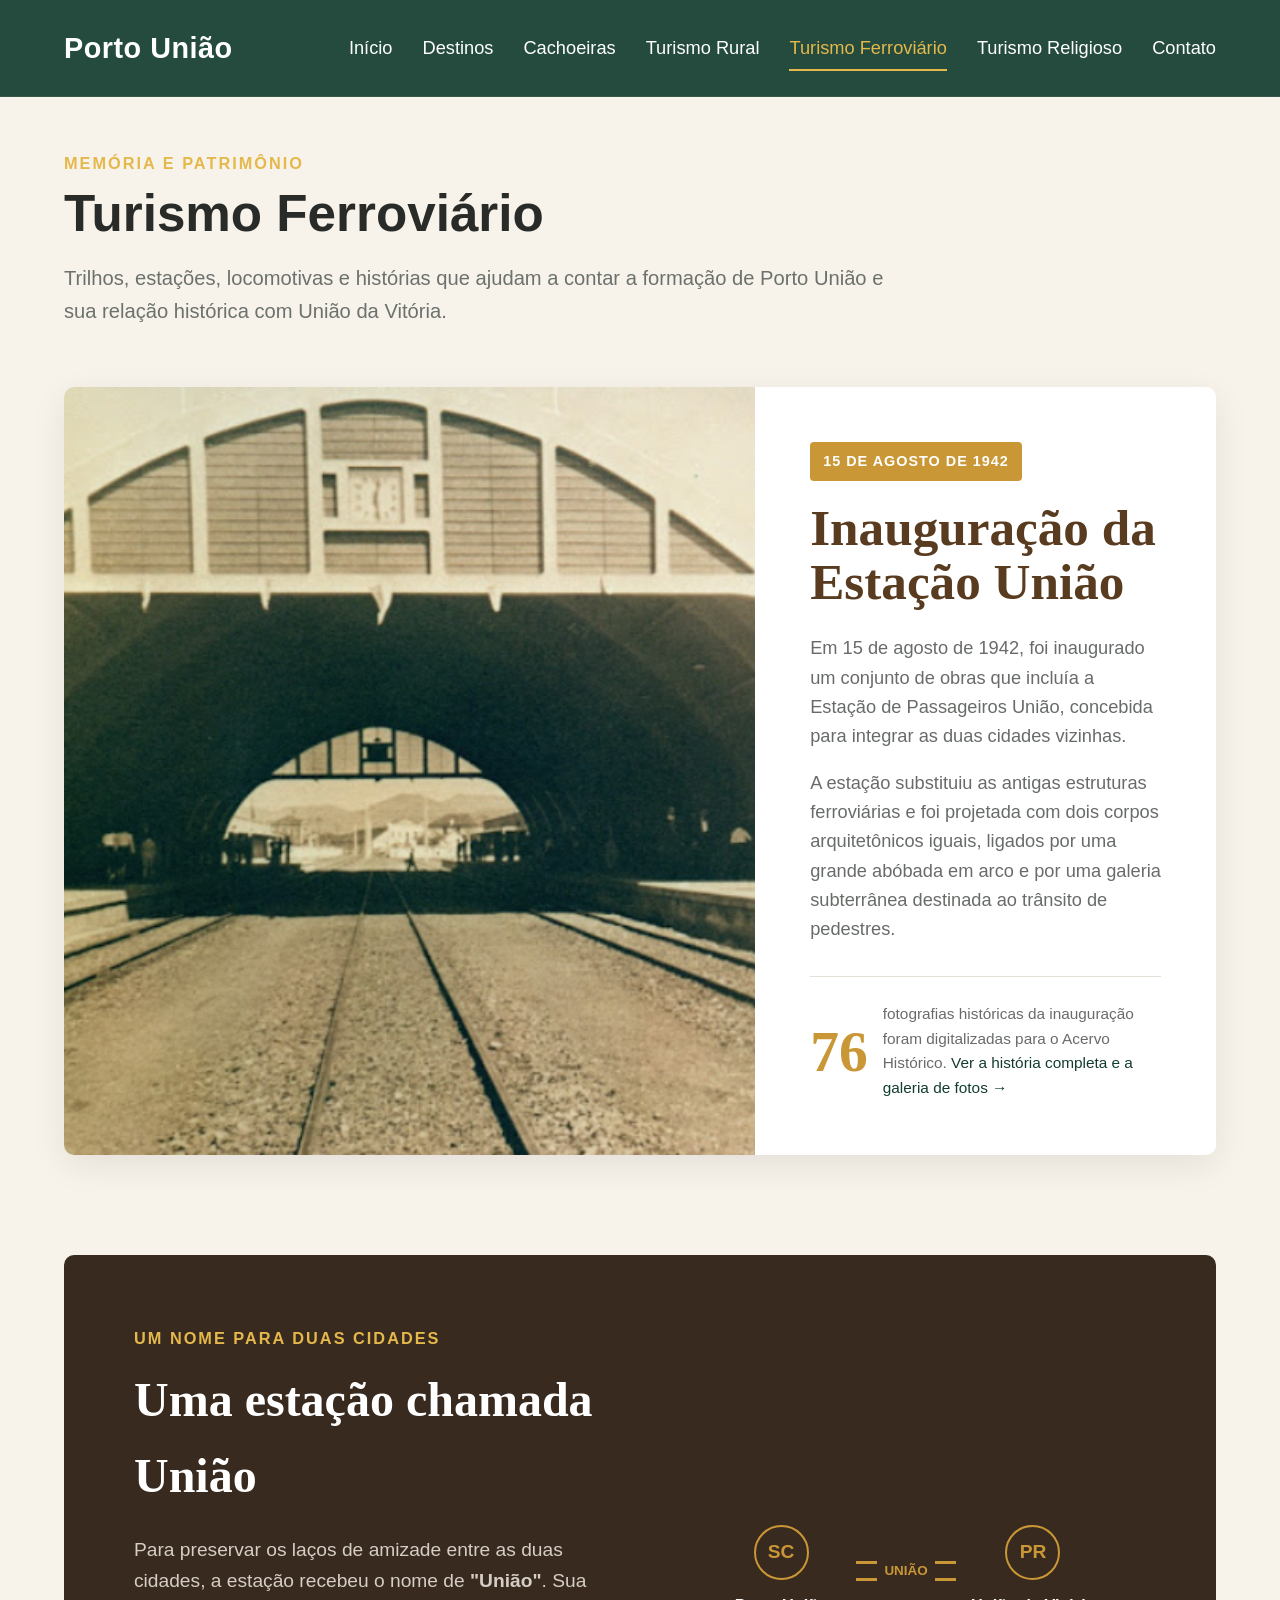
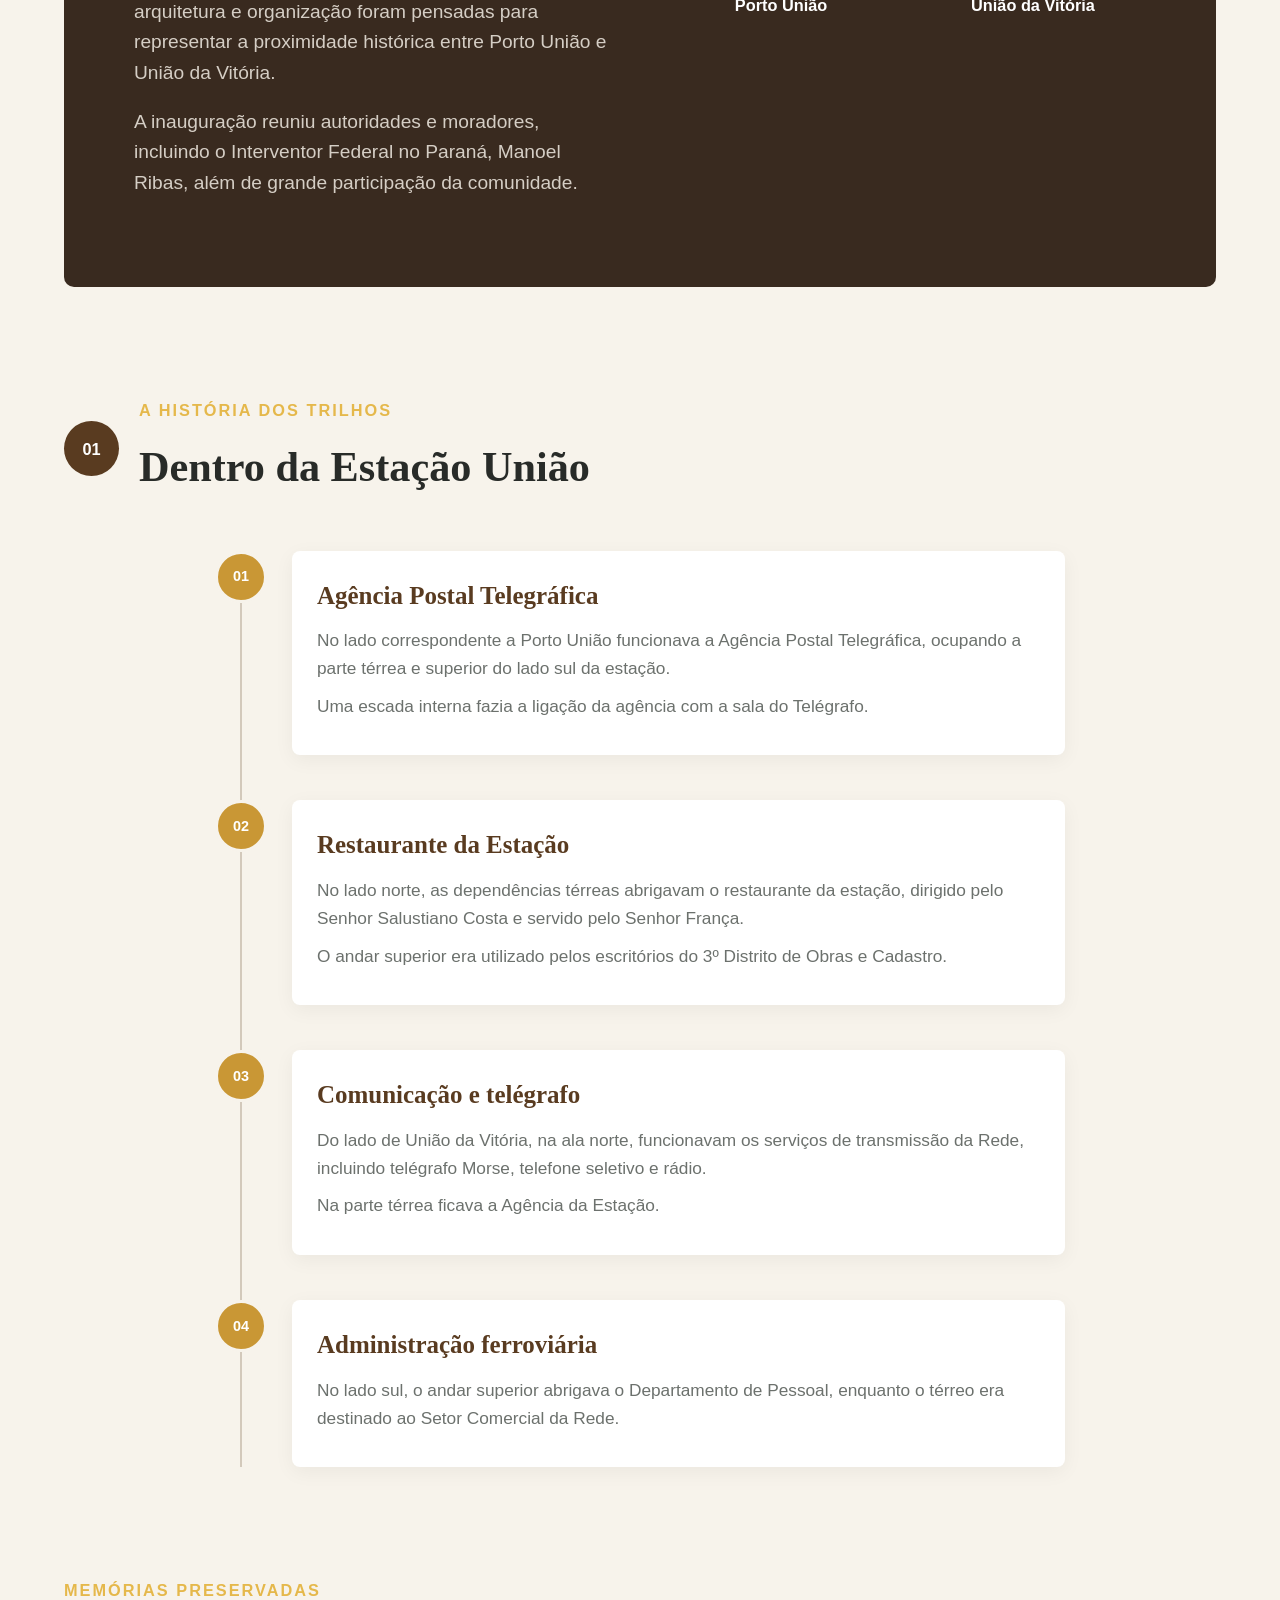
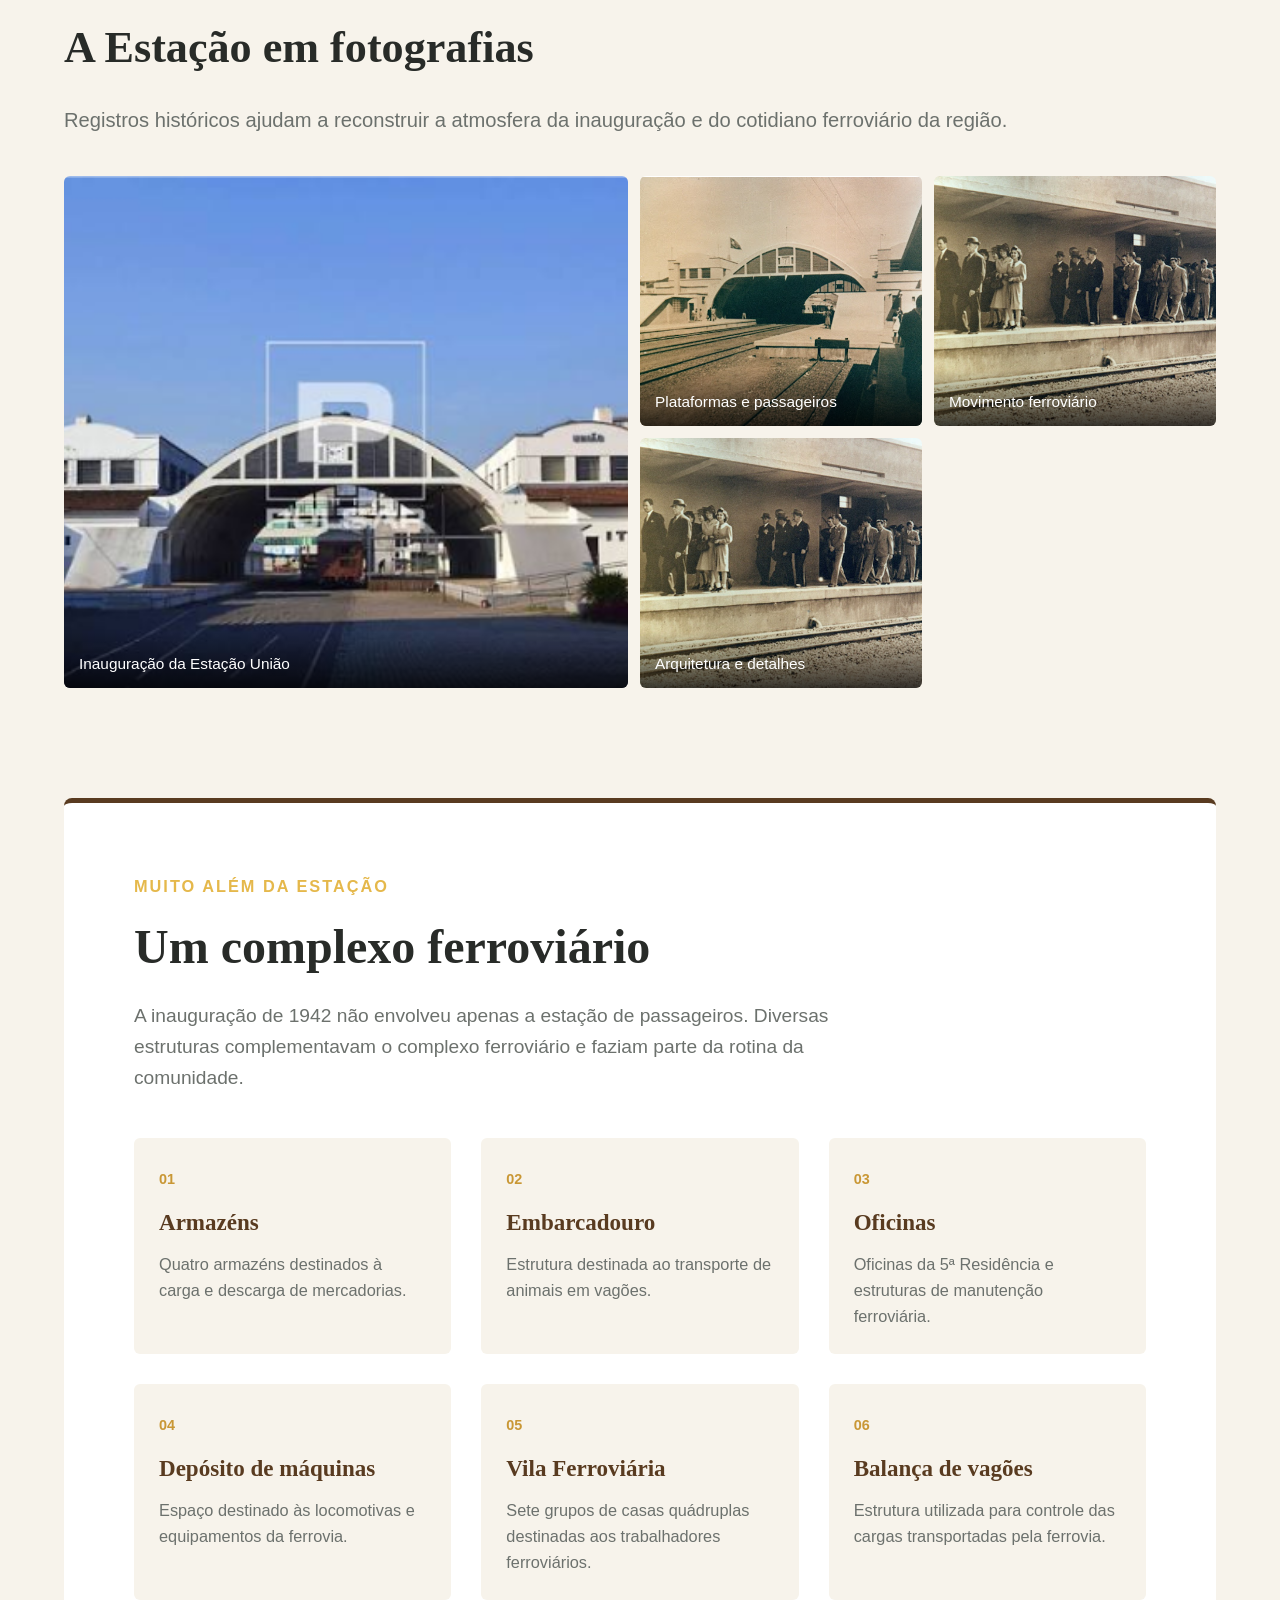
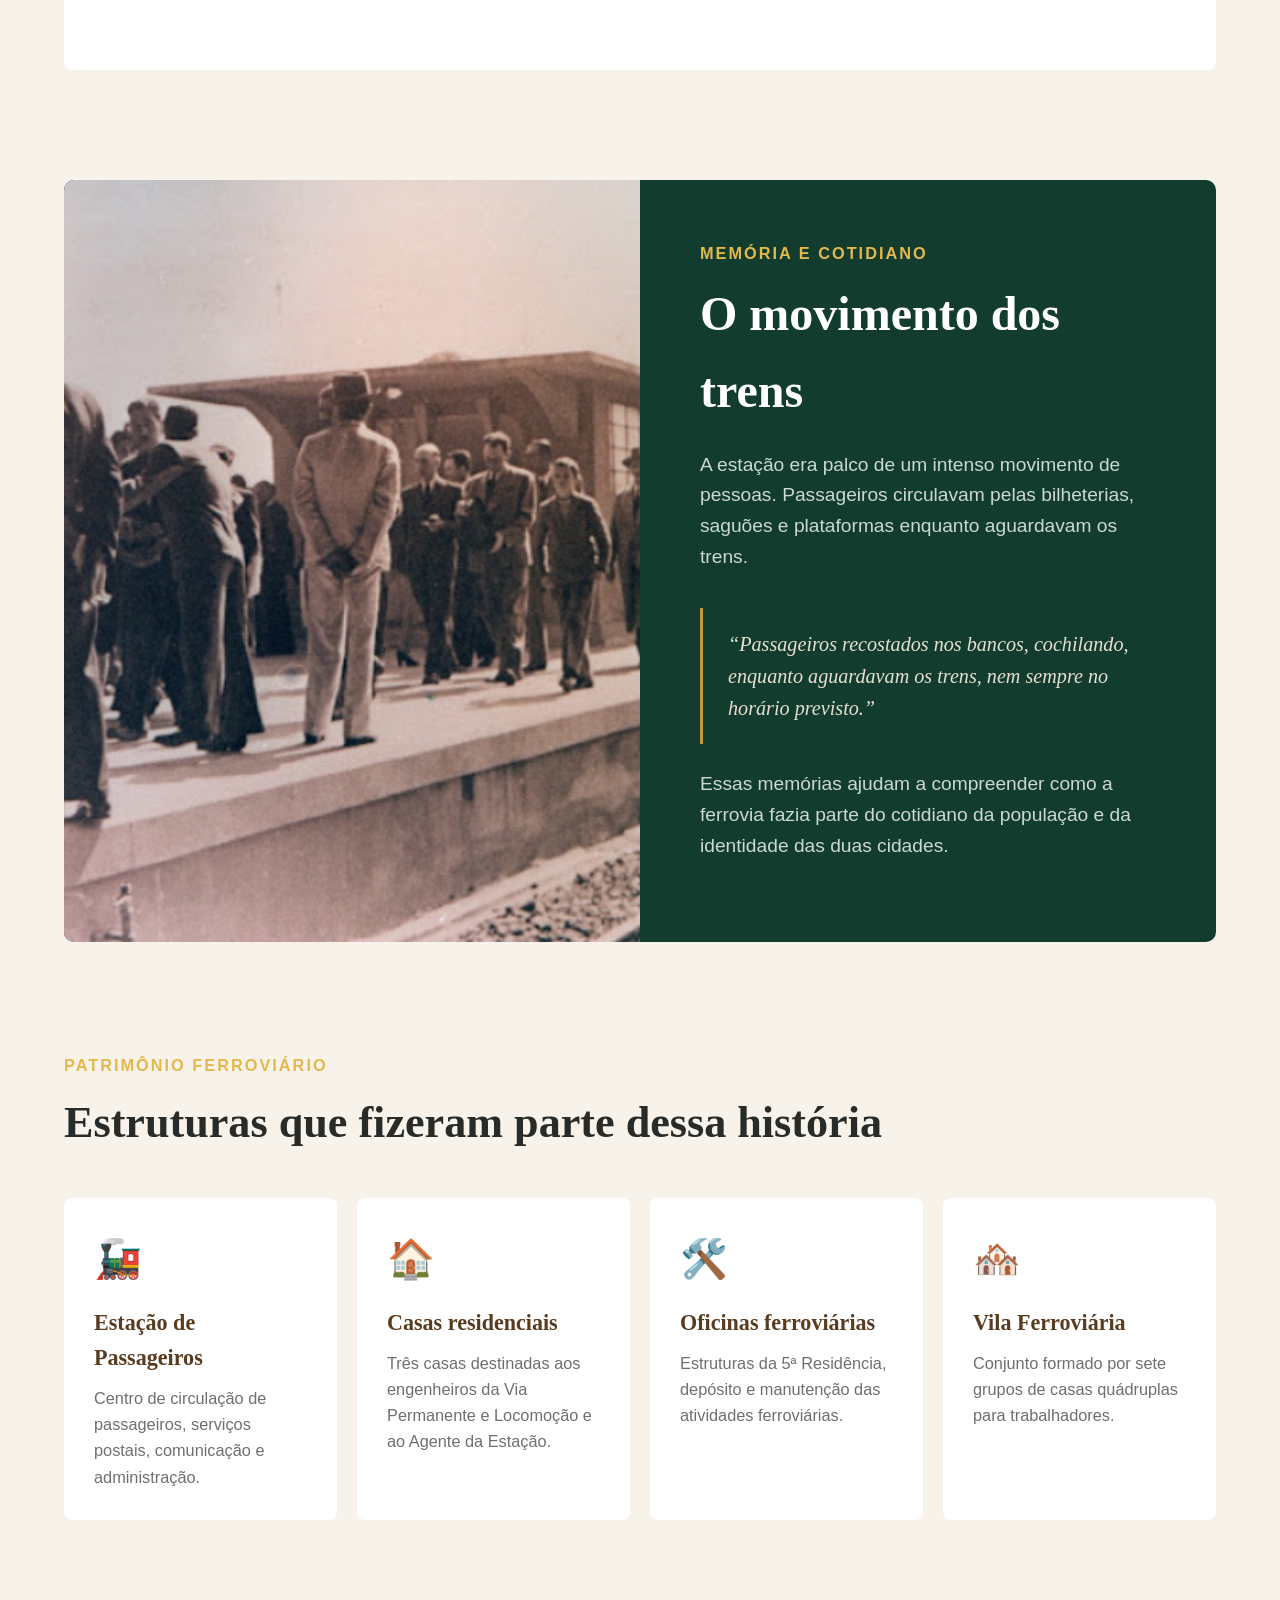
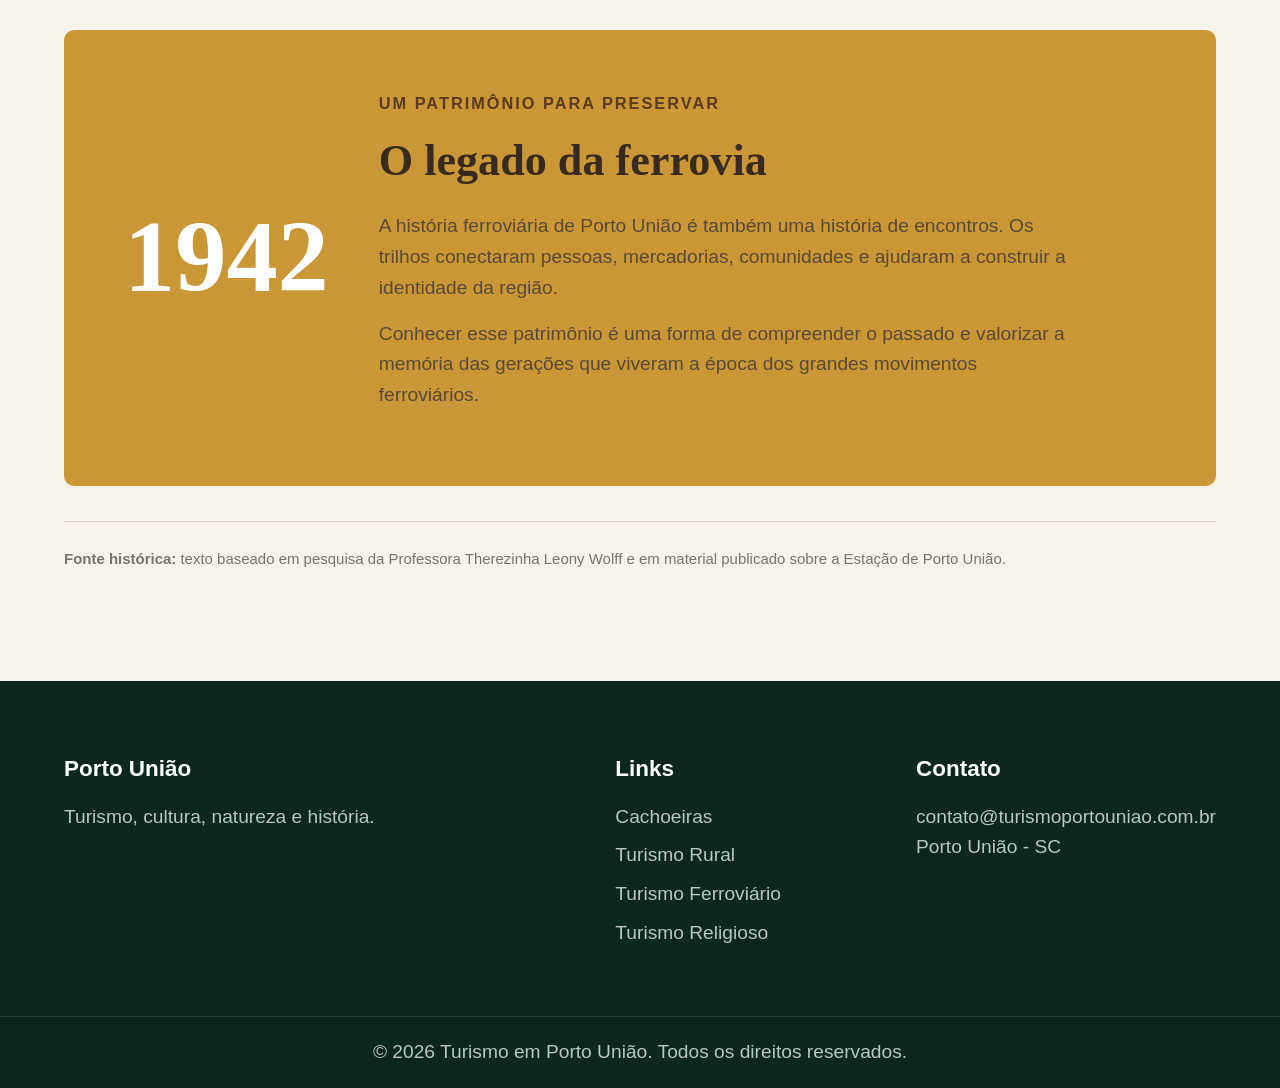
==== ferro.html @ cc661703 "Add files via upload" ====
<!DOCTYPE html>
<html lang="pt-BR">
<head>
    <meta charset="UTF-8">
    <meta name="viewport" content="width=device-width, initial-scale=1.0">

    <title>Turismo Ferroviário | Turismo em Porto União</title>
    <meta
        name="description"
        content="Conheça o turismo ferroviário de Porto União: a Estação União, seu acervo histórico e o patrimônio dos trilhos."
    >

    <link rel="stylesheet" href="style.css">
</head>

<body>

    <!-- Cabeçalho -->
    <header class="header">
        <div class="container">
            <a href="index.html" class="logo">Porto União</a>

            <nav class="nav">
                <a href="index.html#inicio">Início</a>
                <a href="index.html#destinos">Destinos</a>
                <a href="cachoeiras.html">Cachoeiras</a>
                <a href="turismorural.html">Turismo Rural</a>
                <a href="ferro.html" class="active">Turismo Ferroviário</a>
                <a href="religioso.html">Turismo Religioso</a>
                <a href="index.html#contato">Contato</a>
            </nav>

            <button class="nav-toggle" aria-label="Abrir menu" aria-expanded="false">
                <span></span><span></span><span></span>
            </button>
        </div>
    </header>

    <main>

<section id="ferroviario" class="ferroviario page-offset">

    <div class="container">

        <!-- Cabeçalho -->
        <div class="section-header ferroviario-header">

            <p class="subtitle">Memória e patrimônio</p>

            <h2>
                Turismo Ferroviário
            </h2>

            <p class="section-description">
                Trilhos, estações, locomotivas e histórias que ajudam
                a contar a formação de Porto União e sua relação histórica
                com União da Vitória.
            </p>

        </div>


        <!-- Destaque da Estação -->
        <div class="station-hero">

            <div class="station-image">
                <img
                    src="./assets/fotos/fer/fer1.png"
                    alt="Estação União durante sua inauguração"
                >
                
            </div>

            <div class="station-intro">

                <span class="year-badge">
                    15 DE AGOSTO DE 1942
                </span>

                <h3>
                    Inauguração da Estação União
                </h3>

                <p>
                    Em 15 de agosto de 1942, foi inaugurado um conjunto
                    de obras que incluía a Estação de Passageiros União,
                    concebida para integrar as duas cidades vizinhas.
                </p>

                <p>
                    A estação substituiu as antigas estruturas ferroviárias
                    e foi projetada com dois corpos arquitetônicos iguais,
                    ligados por uma grande abóbada em arco e por uma
                    galeria subterrânea destinada ao trânsito de pedestres.
                </p>

                <div class="station-fact">
                    <strong>76</strong>
                    <span>
                        fotografias históricas da inauguração
                        foram digitalizadas para o Acervo Histórico.
                        <a class="NAUG" href="inauguracao.html">Ver a história completa e a galeria de fotos →</a>
                    </span>
                </div>

            </div>

        </div>


        <!-- A União das cidades -->
        <div class="railway-union">

            <div class="railway-union-content">

                <p class="subtitle">Um nome para duas cidades</p>

                <h3>
                    Uma estação chamada União
                </h3>

                <p>
                    Para preservar os laços de amizade entre as duas cidades,
                    a estação recebeu o nome de <strong>"União"</strong>.
                    Sua arquitetura e organização foram pensadas para
                    representar a proximidade histórica entre Porto União
                    e União da Vitória.
                </p>

                <p>
                    A inauguração reuniu autoridades e moradores, incluindo
                    o Interventor Federal no Paraná, Manoel Ribas,
                    além de grande participação da comunidade.
                </p>

            </div>

            <div class="union-symbol">

                <div class="city">
                    <span>SC</span>
                    <strong>Porto União</strong>
                </div>

                <div class="railway-line">
                    <span>UNIÃO</span>
                </div>

                <div class="city">
                    <span>PR</span>
                    <strong>União da Vitória</strong>
                </div>

            </div>

        </div>


        <!-- Linha do tempo -->
        <div class="railway-history">

            <div class="category-title">

                <span class="category-number">
                    01
                </span>

                <div>
                    <p class="subtitle">A história dos trilhos</p>
                    <h3>Dentro da Estação União</h3>
                </div>

            </div>


            <div class="timeline">

                <!-- Item 1 -->
                <article class="timeline-item">

                    <div class="timeline-marker">
                        01
                    </div>

                    <div class="timeline-content">

                        <h4>
                            Agência Postal Telegráfica
                        </h4>

                        <p>
                            No lado correspondente a Porto União funcionava
                            a Agência Postal Telegráfica, ocupando a parte
                            térrea e superior do lado sul da estação.
                        </p>

                        <p>
                            Uma escada interna fazia a ligação da agência
                            com a sala do Telégrafo.
                        </p>

                    </div>

                </article>


                <!-- Item 2 -->
                <article class="timeline-item">

                    <div class="timeline-marker">
                        02
                    </div>

                    <div class="timeline-content">

                        <h4>
                            Restaurante da Estação
                        </h4>

                        <p>
                            No lado norte, as dependências térreas abrigavam
                            o restaurante da estação, dirigido pelo
                            Senhor Salustiano Costa e servido pelo Senhor França.
                        </p>

                        <p>
                            O andar superior era utilizado pelos escritórios
                            do 3º Distrito de Obras e Cadastro.
                        </p>

                    </div>

                </article>


                <!-- Item 3 -->
                <article class="timeline-item">

                    <div class="timeline-marker">
                        03
                    </div>

                    <div class="timeline-content">

                        <h4>
                            Comunicação e telégrafo
                        </h4>

                        <p>
                            Do lado de União da Vitória, na ala norte,
                            funcionavam os serviços de transmissão da Rede,
                            incluindo telégrafo Morse, telefone seletivo
                            e rádio.
                        </p>

                        <p>
                            Na parte térrea ficava a Agência da Estação.
                        </p>

                    </div>

                </article>


                <!-- Item 4 -->
                <article class="timeline-item">

                    <div class="timeline-marker">
                        04
                    </div>

                    <div class="timeline-content">

                        <h4>
                            Administração ferroviária
                        </h4>

                        <p>
                            No lado sul, o andar superior abrigava o
                            Departamento de Pessoal, enquanto o térreo
                            era destinado ao Setor Comercial da Rede.
                        </p>

                    </div>

                </article>

            </div>

        </div>


        <!-- Galeria histórica -->
        <div class="railway-gallery-section">

            <div class="section-header">

                <p class="subtitle">Memórias preservadas</p>

                <h3>
                    A Estação em fotografias
                </h3>

                <p class="section-description">
                    Registros históricos ajudam a reconstruir a atmosfera
                    da inauguração e do cotidiano ferroviário da região.
                </p>

            </div>


            <div class="railway-gallery">

                <figure class="gallery-large">
                    <img
                        src="./assets/fotos/fer/ferro2.png"
                        alt="Registro histórico da Estação União"
                    >
                    <figcaption>
                        Inauguração da Estação União
                    </figcaption>
                </figure>

                <figure>
                    <img
                        src="./assets/fotos/fer/plataforma.png"
                        alt="Plataforma da Estação União"
                    >
                    <figcaption>
                        Plataformas e passageiros
                    </figcaption>
                </figure>

                <figure>
                    <img
                        src="./assets/fotos/fer/movimento2.png"
                        alt="Movimentação ferroviária na Estação União"
                    >
                    <figcaption>
                        Movimento ferroviário
                    </figcaption>
                </figure>

                <figure>
                    <img
                        src="./assets/fotos/fer/movimento2.png"
                        alt="Detalhes históricos da estação"
                    >
                    <figcaption>
                        Arquitetura e detalhes
                    </figcaption>
                </figure>

             

            </div>

        </div>


        <!-- Complexo ferroviário -->
        <div class="railway-complex">

            <div class="complex-content">

                <p class="subtitle">
                    Muito além da estação
                </p>

                <h3>
                    Um complexo ferroviário
                </h3>

                <p>
                    A inauguração de 1942 não envolveu apenas a estação
                    de passageiros. Diversas estruturas complementavam
                    o complexo ferroviário e faziam parte da rotina
                    da comunidade.
                </p>

                <div class="complex-grid">

                    <div class="complex-item">
                        <span>01</span>
                        <h4>Armazéns</h4>
                        <p>
                            Quatro armazéns destinados à carga e descarga
                            de mercadorias.
                        </p>
                    </div>

                    <div class="complex-item">
                        <span>02</span>
                        <h4>Embarcadouro</h4>
                        <p>
                            Estrutura destinada ao transporte de animais
                            em vagões.
                        </p>
                    </div>

                    <div class="complex-item">
                        <span>03</span>
                        <h4>Oficinas</h4>
                        <p>
                            Oficinas da 5ª Residência e estruturas
                            de manutenção ferroviária.
                        </p>
                    </div>

                    <div class="complex-item">
                        <span>04</span>
                        <h4>Depósito de máquinas</h4>
                        <p>
                            Espaço destinado às locomotivas e equipamentos
                            da ferrovia.
                        </p>
                    </div>

                    <div class="complex-item">
                        <span>05</span>
                        <h4>Vila Ferroviária</h4>
                        <p>
                            Sete grupos de casas quádruplas destinadas
                            aos trabalhadores ferroviários.
                        </p>
                    </div>

                    <div class="complex-item">
                        <span>06</span>
                        <h4>Balança de vagões</h4>
                        <p>
                            Estrutura utilizada para controle das cargas
                            transportadas pela ferrovia.
                        </p>
                    </div>

                </div>

            </div>

        </div>


        <!-- Memória dos passageiros -->
        <div class="passenger-memory">

            <div class="memory-image">

                <img
                    src="./assets/fotos/fer/movimento.png"
                    alt="Passageiros na plataforma da Estação União"
                >

            </div>

            <div class="memory-content">

                <p class="subtitle">
                    Memória e cotidiano
                </p>

                <h3>
                    O movimento dos trens
                </h3>

                <p>
                    A estação era palco de um intenso movimento de pessoas.
                    Passageiros circulavam pelas bilheterias, saguões
                    e plataformas enquanto aguardavam os trens.
                </p>

                <blockquote>
                    “Passageiros recostados nos bancos, cochilando,
                    enquanto aguardavam os trens, nem sempre no horário previsto.”
                </blockquote>

                <p>
                    Essas memórias ajudam a compreender como a ferrovia
                    fazia parte do cotidiano da população e da identidade
                    das duas cidades.
                </p>

            </div>

        </div>


        <!-- Estruturas históricas -->
        <div class="railway-structures">

            <div class="section-header">

                <p class="subtitle">
                    Patrimônio ferroviário
                </p>

                <h3>
                    Estruturas que fizeram parte dessa história
                </h3>

            </div>


            <div class="structure-grid">

                <article class="structure-card">

                    <div class="structure-icon">
                        🚂
                    </div>

                    <h4>
                        Estação de Passageiros
                    </h4>

                    <p>
                        Centro de circulação de passageiros, serviços
                        postais, comunicação e administração.
                    </p>

                </article>


                <article class="structure-card">

                    <div class="structure-icon">
                        🏠
                    </div>

                    <h4>
                        Casas residenciais
                    </h4>

                    <p>
                        Três casas destinadas aos engenheiros da
                        Via Permanente e Locomoção e ao Agente da Estação.
                    </p>

                </article>


                <article class="structure-card">

                    <div class="structure-icon">
                        🛠️
                    </div>

                    <h4>
                        Oficinas ferroviárias
                    </h4>

                    <p>
                        Estruturas da 5ª Residência, depósito e
                        manutenção das atividades ferroviárias.
                    </p>

                </article>


                <article class="structure-card">

                    <div class="structure-icon">
                        🏘️
                    </div>

                    <h4>
                        Vila Ferroviária
                    </h4>

                    <p>
                        Conjunto formado por sete grupos de casas
                        quádruplas para trabalhadores.
                    </p>

                </article>

            </div>

        </div>


        <!-- Legado -->
        <div class="railway-legacy">

            <div class="legacy-number">
                1942
            </div>

            <div class="legacy-content">

                <p class="subtitle">
                    Um patrimônio para preservar
                </p>

                <h3>
                    O legado da ferrovia
                </h3>

                <p>
                    A história ferroviária de Porto União é também uma
                    história de encontros. Os trilhos conectaram pessoas,
                    mercadorias, comunidades e ajudaram a construir
                    a identidade da região.
                </p>

                <p>
                    Conhecer esse patrimônio é uma forma de compreender
                    o passado e valorizar a memória das gerações que
                    viveram a época dos grandes movimentos ferroviários.
                </p>

            </div>

        </div>


        <!-- Fonte -->
        <div class="railway-source">

            <p>
                <strong>Fonte histórica:</strong>
                texto baseado em pesquisa da Professora Therezinha Leony Wolff
                e em material publicado sobre a Estação de Porto União.
            </p>

        </div>

    </div>

</section>

    </main>

    <!-- Rodapé -->
    <footer id="contato" class="footer">
        <div class="container footer-grid">

            <div>
                <h3>Porto União</h3>
                <p>
                    Turismo, cultura, natureza e história.
                </p>
            </div>

            <div>
                <h3>Links</h3>
                <a href="cachoeiras.html">Cachoeiras</a>
                <a href="turismorural.html">Turismo Rural</a>
                <a href="ferro.html">Turismo Ferroviário</a>
                <a href="religioso.html">Turismo Religioso</a>
            </div>

            <div>
                <h3>Contato</h3>
                <p>contato@turismoportouniao.com.br</p>
                <p>Porto União - SC</p>
            </div>

        </div>

        <div class="footer-bottom">
            <p>
                © 2026 Turismo em Porto União. Todos os direitos reservados.
            </p>
        </div>
    </footer>

    <script src="script.js" defer></script>

</body>
<style>
    /* =========================
   TURISMO FERROVIÁRIO
========================= */
.header {
    position: absolute;
    width: 100%;
    top: 0;
    z-index: 10;
    color: var(--white);
    padding: 25px 0;
}

.header .container {
    display: flex;
    align-items: center;
    justify-content: space-between;
}

.logo {
    font-size: 1.5rem;
    font-weight: bold;
}

.nav {
    display: flex;
    gap: 30px;
}

.nav a {
    font-size: 0.95rem;
    transition: 0.3s;
}

.nav a:hover {
    color: var(--yellow);
}

.ferroviario {
    padding: 150px 0 110px;
    background: #f7f3eb;
    color: #282b28;
}

.ferroviario-header {
    max-width: 850px;
}

.ferroviario-header h2 {
    margin-bottom: 20px;
}

.section-description {
    color: #6c716d;
}


/* =========================
   HERO DA ESTAÇÃO
========================= */

.station-hero {
    display: grid;
    grid-template-columns: 1.2fr 0.8fr;

    margin-top: 60px;

    background: #ffffff;
    border-radius: 10px;
    overflow: hidden;

    box-shadow: 0 10px 35px rgba(0, 0, 0, 0.08);
}

.station-image {
    min-height: 560px;
}

.station-image img {
    width: 100%;
    height: 100%;
    object-fit: cover;
}

.station-intro {
    display: flex;
    flex-direction: column;
    justify-content: center;

    padding: 55px;
}

.year-badge {
    display: inline-block;
    width: fit-content;

    margin-bottom: 20px;
    padding: 8px 13px;

    background: #c99735;
    color: #ffffff;

    border-radius: 4px;

    font-size: 0.75rem;
    font-weight: bold;
    letter-spacing: 1px;
}

.station-intro h3 {
    margin-bottom: 25px;

    color: #593b20;

    font-family: Georgia, serif;
    font-size: clamp(2rem, 4vw, 3.2rem);
    line-height: 1.05;
}

.station-intro p {
    margin-bottom: 18px;

    color: #686c68;
    font-size: 0.95rem;
}

.station-fact {
    display: flex;
    align-items: center;
    gap: 15px;

    margin-top: 15px;
    padding-top: 25px;

    border-top: 1px solid #e4e0d8;
}

.station-fact strong {
    color: #c99735;
    font-family: Georgia, serif;
    font-size: 3rem;
    line-height: 1;
}

.station-fact span {
    color: #686c68;
    font-size: 0.8rem;
}


/* =========================
   UNIÃO DAS CIDADES
========================= */

.railway-union {
    display: grid;
    grid-template-columns: 1fr 1fr;
    gap: 60px;

    align-items: center;

    margin-top: 100px;
    padding: 70px;

    background: #392a1f;
    color: #ffffff;

    border-radius: 10px;
}

.railway-union-content h3 {
    margin-bottom: 20px;

    font-family: Georgia, serif;
    font-size: 2.5rem;
}

.railway-union-content p:not(.subtitle) {
    margin-bottom: 18px;
    color: #d5cec5;
}

.union-symbol {
    display: flex;
    align-items: center;
    justify-content: center;
    gap: 15px;
}

.city {
    display: flex;
    flex-direction: column;
    align-items: center;

    min-width: 120px;

    text-align: center;
}

.city span {
    display: flex;
    align-items: center;
    justify-content: center;

    width: 55px;
    height: 55px;

    margin-bottom: 12px;

    border: 2px solid #c99735;
    border-radius: 50%;

    color: #c99735;
    font-weight: bold;
}

.city strong {
    font-size: 0.85rem;
}

.railway-line {
    position: relative;

    width: 100px;
    height: 30px;

    display: flex;
    align-items: center;
    justify-content: center;
}

.railway-line::before,
.railway-line::after {
    content: "";

    position: absolute;
    left: 0;

    width: 100%;
    height: 3px;

    background: #c99735;
}

.railway-line::before {
    top: 5px;
}

.railway-line::after {
    bottom: 5px;
}

.railway-line span {
    position: relative;
    z-index: 2;

    padding: 2px 7px;

    background: #392a1f;

    color: #c99735;

    font-size: 0.7rem;
    font-weight: bold;
}


/* =========================
   HISTÓRIA / TIMELINE
========================= */

.railway-history {
    margin-top: 110px;
}

.category-title {
    display: flex;
    align-items: center;
    gap: 20px;

    margin-bottom: 50px;
}

.category-title h3 {
    font-family: Georgia, serif;
    font-size: 2.2rem;
}

.category-number {
    display: flex;
    align-items: center;
    justify-content: center;

    width: 55px;
    height: 55px;

    flex-shrink: 0;

    border-radius: 50%;

    background: #593b20;
    color: #ffffff;

    font-size: 0.85rem;
    font-weight: bold;
}

.timeline {
    position: relative;

    max-width: 850px;

    margin: 0 auto;
}

.timeline::before {
    content: "";

    position: absolute;
    top: 0;
    bottom: 0;
    left: 25px;

    width: 2px;

    background: #d3c9bb;
}

.timeline-item {
    position: relative;

    display: grid;
    grid-template-columns: 52px 1fr;
    gap: 25px;

    margin-bottom: 45px;
}

.timeline-marker {
    position: relative;
    z-index: 2;

    display: flex;
    align-items: center;
    justify-content: center;

    width: 52px;
    height: 52px;

    border: 3px solid #f7f3eb;
    border-radius: 50%;

    background: #c99735;

    color: #ffffff;

    font-size: 0.75rem;
    font-weight: bold;
}

.timeline-content {
    padding: 25px;

    background: #ffffff;

    border-radius: 8px;

    box-shadow: 0 5px 20px rgba(0, 0, 0, 0.05);
}

.timeline-content h4 {
    margin-bottom: 12px;

    color: #593b20;

    font-family: Georgia, serif;
    font-size: 1.3rem;
}

.timeline-content p {
    margin-bottom: 10px;

    color: #6c716d;
    font-size: 0.9rem;
}


/* =========================
   GALERIA
========================= */

.railway-gallery-section {
    margin-top: 110px;
}

.railway-gallery-section h3 {
    font-family: Georgia, serif;
    font-size: 2.3rem;
}

.railway-gallery {
    display: grid;

    grid-template-columns: 2fr 1fr 1fr;

    grid-template-rows: 250px 250px;

    gap: 12px;
}

.railway-gallery figure {
    position: relative;

    overflow: hidden;

    border-radius: 6px;
}

.railway-gallery .gallery-large {
    grid-row: span 2;
}

.railway-gallery img {
    width: 100%;
    height: 100%;

    object-fit: cover;

    transition: transform 0.5s ease;
}

.railway-gallery figure:hover img {
    transform: scale(1.05);
}

.railway-gallery figcaption {
    position: absolute;
    right: 0;
    bottom: 0;
    left: 0;

    padding: 20px 15px 12px;

    background: linear-gradient(
        transparent,
        rgba(0, 0, 0, 0.75)
    );

    color: #ffffff;

    font-size: 0.8rem;
}


/* =========================
   COMPLEXO FERROVIÁRIO
========================= */

.railway-complex {
    margin-top: 110px;

    padding: 70px;

    background: #ffffff;

    border-top: 5px solid #593b20;
    border-radius: 8px;
}

.complex-content > h3 {
    margin-bottom: 15px;

    font-family: Georgia, serif;
    font-size: 2.5rem;
}

.complex-content > p:not(.subtitle) {
    max-width: 700px;

    margin-bottom: 45px;

    color: #6c716d;
}

.complex-grid {
    display: grid;
    grid-template-columns: repeat(3, 1fr);

    gap: 30px;
}

.complex-item {
    padding: 25px;

    background: #f7f3eb;

    border-radius: 6px;
}

.complex-item span {
    color: #c99735;

    font-size: 0.75rem;
    font-weight: bold;
}

.complex-item h4 {
    margin: 10px 0;

    color: #593b20;

    font-family: Georgia, serif;
    font-size: 1.2rem;
}

.complex-item p {
    color: #6c716d;
    font-size: 0.85rem;
}


/* =========================
   MEMÓRIA DOS PASSAGEIROS
========================= */

.passenger-memory {
    display: grid;
    grid-template-columns: 1fr 1fr;

    margin-top: 110px;

    background: #123d2e;
    color: #ffffff;

    border-radius: 10px;
    overflow: hidden;
}

.memory-image {
    min-height: 500px;
}

.memory-image img {
    width: 100%;
    height: 100%;
    object-fit: cover;
}

.memory-content {
    padding: 60px;

    display: flex;
    flex-direction: column;
    justify-content: center;
}

.memory-content h3 {
    margin-bottom: 20px;

    font-family: Georgia, serif;
    font-size: 2.5rem;
}

.memory-content > p:not(.subtitle) {
    margin-bottom: 20px;

    color: #cbd9d2;
}

.memory-content blockquote {
    margin: 15px 0 25px;
    padding: 20px 25px;

    border-left: 3px solid #c99735;

    color: #e7dfd3;

    font-family: Georgia, serif;
    font-size: 1.05rem;
    font-style: italic;
}


/* =========================
   ESTRUTURAS
========================= */

.railway-structures {
    margin-top: 110px;
}

.railway-structures h3 {
    font-family: Georgia, serif;
    font-size: 2.3rem;
}

.structure-grid {
    display: grid;
    grid-template-columns: repeat(4, 1fr);
    gap: 20px;
}

.structure-card {
    padding: 30px;

    background: #ffffff;

    border-radius: 8px;

    transition: 0.3s;
}

.structure-card:hover {
    transform: translateY(-5px);

    box-shadow: 0 10px 25px rgba(0, 0, 0, 0.08);
}

.structure-icon {
    margin-bottom: 15px;

    font-size: 2rem;
}

.structure-card h4 {
    margin-bottom: 10px;

    color: #593b20;

    font-family: Georgia, serif;
    font-size: 1.15rem;
}

.structure-card p {
    color: #6c716d;
    font-size: 0.85rem;
}


/* =========================
   LEGADO
========================= */

.railway-legacy {
    display: flex;
    align-items: center;
    gap: 50px;

    margin-top: 110px;
    padding: 60px;

    background: #c99735;

    color: #392a1f;

    border-radius: 10px;
}

.legacy-number {
    color: #ffffff;

    font-family: Georgia, serif;
    font-size: clamp(3.5rem, 8vw, 6rem);
    font-weight: bold;
    line-height: 1;
}

.legacy-content {
    max-width: 700px;
}

.legacy-content .subtitle {
    color: #593b20;
}

.legacy-content h3 {
    margin-bottom: 15px;

    font-family: Georgia, serif;
    font-size: 2.3rem;
}

.legacy-content p:not(.subtitle) {
    margin-bottom: 15px;

    color: #594a38;
}


/* =========================
   FONTE
========================= */

.railway-source {
    margin-top: 35px;

    padding-top: 25px;

    border-top: 1px solid #ddd5ca;

    color: #77736d;

    font-size: 0.78rem;
}


/* =========================
   RESPONSIVIDADE
========================= */

@media (max-width: 1000px) {

    .station-hero,
    .railway-union,
    .passenger-memory {
        grid-template-columns: 1fr;
    }

    .station-image,
    .memory-image {
        min-height: 400px;
    }

    .complex-grid {
        grid-template-columns: repeat(2, 1fr);
    }

    .structure-grid {
        grid-template-columns: repeat(2, 1fr);
    }

    .railway-gallery {
        grid-template-columns: 1fr 1fr;
        grid-template-rows: 250px 250px 250px;
    }

    .railway-gallery .gallery-large {
        grid-column: span 2;
        grid-row: span 1;
    }
}


@media (max-width: 650px) {

    .ferroviario {
        padding: 130px 0 70px;
    }

    .station-intro,
    .memory-content {
        padding: 35px 25px;
    }

    .railway-union,
    .railway-complex {
        padding: 35px 25px;
    }

    .union-symbol {
        flex-direction: column;
    }

    .railway-line {
        transform: rotate(90deg);
    }

    .complex-grid,
    .structure-grid {
        grid-template-columns: 1fr;
    }

    .railway-gallery {
        display: grid;
        grid-template-columns: 1fr;
        grid-template-rows: repeat(5, 250px);
    }

    .railway-gallery .gallery-large {
        grid-column: auto;
    }

    .railway-legacy {
        flex-direction: column;
        align-items: flex-start;

        padding: 35px 25px;
    }

    .timeline-item {
        gap: 15px;
    }
}

</style>
---- style.css ----
/* =========================================================
   PORTO UNIÃO — ESTILOS GLOBAIS
   (reset, variáveis, cabeçalho, rodapé e utilitários
   compartilhados por todas as páginas do site)
========================================================= */

/* =========================
   RESET
========================= */

* {
    margin: 0;
    padding: 0;
    box-sizing: border-box;
}
.NAUG{
    color: var(--green-dark);
    
}

html {
    scroll-behavior: smooth;
    font-size: larger;
}

body {
    font-family: Arial, Helvetica, sans-serif;
    color: #1d2a24;
    background: #f8f7f2;
    line-height: 1.6;
}

img {
    width: 100%;
    display: block;
}

a {
    color: inherit;
    text-decoration: none;
}

ul {
    list-style: none;
}


/* =========================
   VARIÁVEIS
========================= */

:root {
    --green: #1f5c45;
    --green-dark: #123d2e;
    --green-light: #dfece5;
    --yellow: #e5b84b;
    --cream: #f8f7f2;
    --white: #ffffff;
    --gray: #68736e;
    --max-width: 1200px;
    --header-height: 78px;
}


/* =========================
   UTILITÁRIOS
========================= */

.container {
    width: min(90%, var(--max-width));
    margin: 0 auto;
}

.subtitle {
    color: var(--yellow);
    font-size: 0.85rem;
    font-weight: bold;
    text-transform: uppercase;
    letter-spacing: 2px;
    margin-bottom: 10px;
}

.section-header {
    margin-bottom: 40px;
}

.section-header h2 {
    font-size: clamp(2rem, 4vw, 3rem);
    line-height: 1.1;
}

.section-description {
    color: var(--gray);
    font-size: 1.05rem;
    margin-top: 20px;
}

.button {
    display: inline-block;
    background: var(--green);
    color: var(--white);
    padding: 14px 25px;
    border-radius: 4px;
    font-weight: bold;
    border: none;
    cursor: pointer;
    transition: 0.3s;
}

.button:hover {
    background: var(--green-dark);
    transform: translateY(-2px);
}

.button-light {
    background: var(--white);
    color: var(--green);
}

.button-light:hover {
    background: var(--yellow);
    color: var(--green-dark);
}

/* Espaço reservado no topo de cada página para compensar
   o cabeçalho fixo (as páginas internas, sem hero, usam esta
   classe na primeira section para o conteúdo não ficar
   escondido atrás do header) */
.page-offset {
    padding-top: var(--header-height);
}


/* =========================
   CABEÇALHO (padronizado)
========================= */

.header {
    position: fixed;
    top: 0;
    left: 0;
    width: 100%;
    z-index: 1000;

    background: rgba(18, 61, 46, 0.92);
    backdrop-filter: blur(8px);
    -webkit-backdrop-filter: blur(8px);

    color: var(--white);
    padding: 18px 0;

    border-bottom: 1px solid rgba(255, 255, 255, 0.08);
    transition: 0.3s ease;
}

.header .container {
    display: flex;
    align-items: center;
    justify-content: space-between;
}

.logo {
    font-size: 1.4rem;
    font-weight: bold;
    letter-spacing: 0.5px;
}

.nav {
    display: flex;
    align-items: center;
    gap: 28px;
}

.nav a {
    position: relative;
    font-size: 0.92rem;
    padding: 6px 0;
    transition: 0.3s;
    white-space: nowrap;
}

.nav a::after {
    content: "";
    position: absolute;
    left: 0;
    bottom: -2px;
    width: 0;
    height: 2px;
    background: var(--yellow);
    transition: 0.3s;
}

.nav a:hover,
.nav a.active {
    color: var(--yellow);
}

.nav a:hover::after,
.nav a.active::after {
    width: 100%;
}

/* Botão hambúrguer (mobile) */
.nav-toggle {
    display: none;
    flex-direction: column;
    justify-content: center;
    gap: 5px;

    width: 36px;
    height: 32px;

    background: transparent;
    border: none;
    cursor: pointer;
    z-index: 1001;
}

.nav-toggle span {
    display: block;
    width: 100%;
    height: 2px;
    background: var(--white);
    border-radius: 2px;
    transition: 0.3s ease;
}

.nav-toggle.is-open span:nth-child(1) {
    transform: translateY(7px) rotate(45deg);
}

.nav-toggle.is-open span:nth-child(2) {
    opacity: 0;
}

.nav-toggle.is-open span:nth-child(3) {
    transform: translateY(-7px) rotate(-45deg);
}


/* =========================
   RODAPÉ (padronizado)
========================= */

.footer {
    padding-top: 70px;
    background: #0c271e;
    color: var(--white);
}

.footer-grid {
    display: grid;
    grid-template-columns: 2fr 1fr 1fr;
    gap: 50px;
    padding-bottom: 60px;
}

.footer h3 {
    margin-bottom: 15px;
}

.footer p,
.footer a {
    color: #b8c7c0;
}

.footer a {
    display: block;
    margin-bottom: 8px;
}

.footer a:hover {
    color: var(--yellow);
}

.footer-bottom {
    padding: 20px;
    text-align: center;
    border-top: 1px solid rgba(255, 255, 255, 0.1);
    color: #84968e;
}


/* =========================
   RESPONSIVIDADE — CABEÇALHO
========================= */

@media (max-width: 900px) {

    .nav {
        gap: 16px;
    }

    .nav a {
        font-size: 0.85rem;
    }
}

@media (max-width: 720px) {

    .nav-toggle {
        display: flex;
    }

    .nav {
        position: fixed;
        top: 0;
        right: 0;

        flex-direction: column;
        align-items: flex-start;
        justify-content: center;
        gap: 26px;

        width: min(78%, 320px);
        height: 100vh;
        padding: 100px 35px 40px;

        background: var(--green-dark);
        box-shadow: -10px 0 40px rgba(0, 0, 0, 0.25);

        transform: translateX(100%);
        transition: transform 0.35s ease;
    }

    .nav.is-open {
        transform: translateX(0);
    }

    .nav a {
        font-size: 1.05rem;
    }

    .footer-grid {
        grid-template-columns: 1fr 1fr;
    }
}

@media (max-width: 480px) {

    .footer-grid {
        grid-template-columns: 1fr;
    }
}
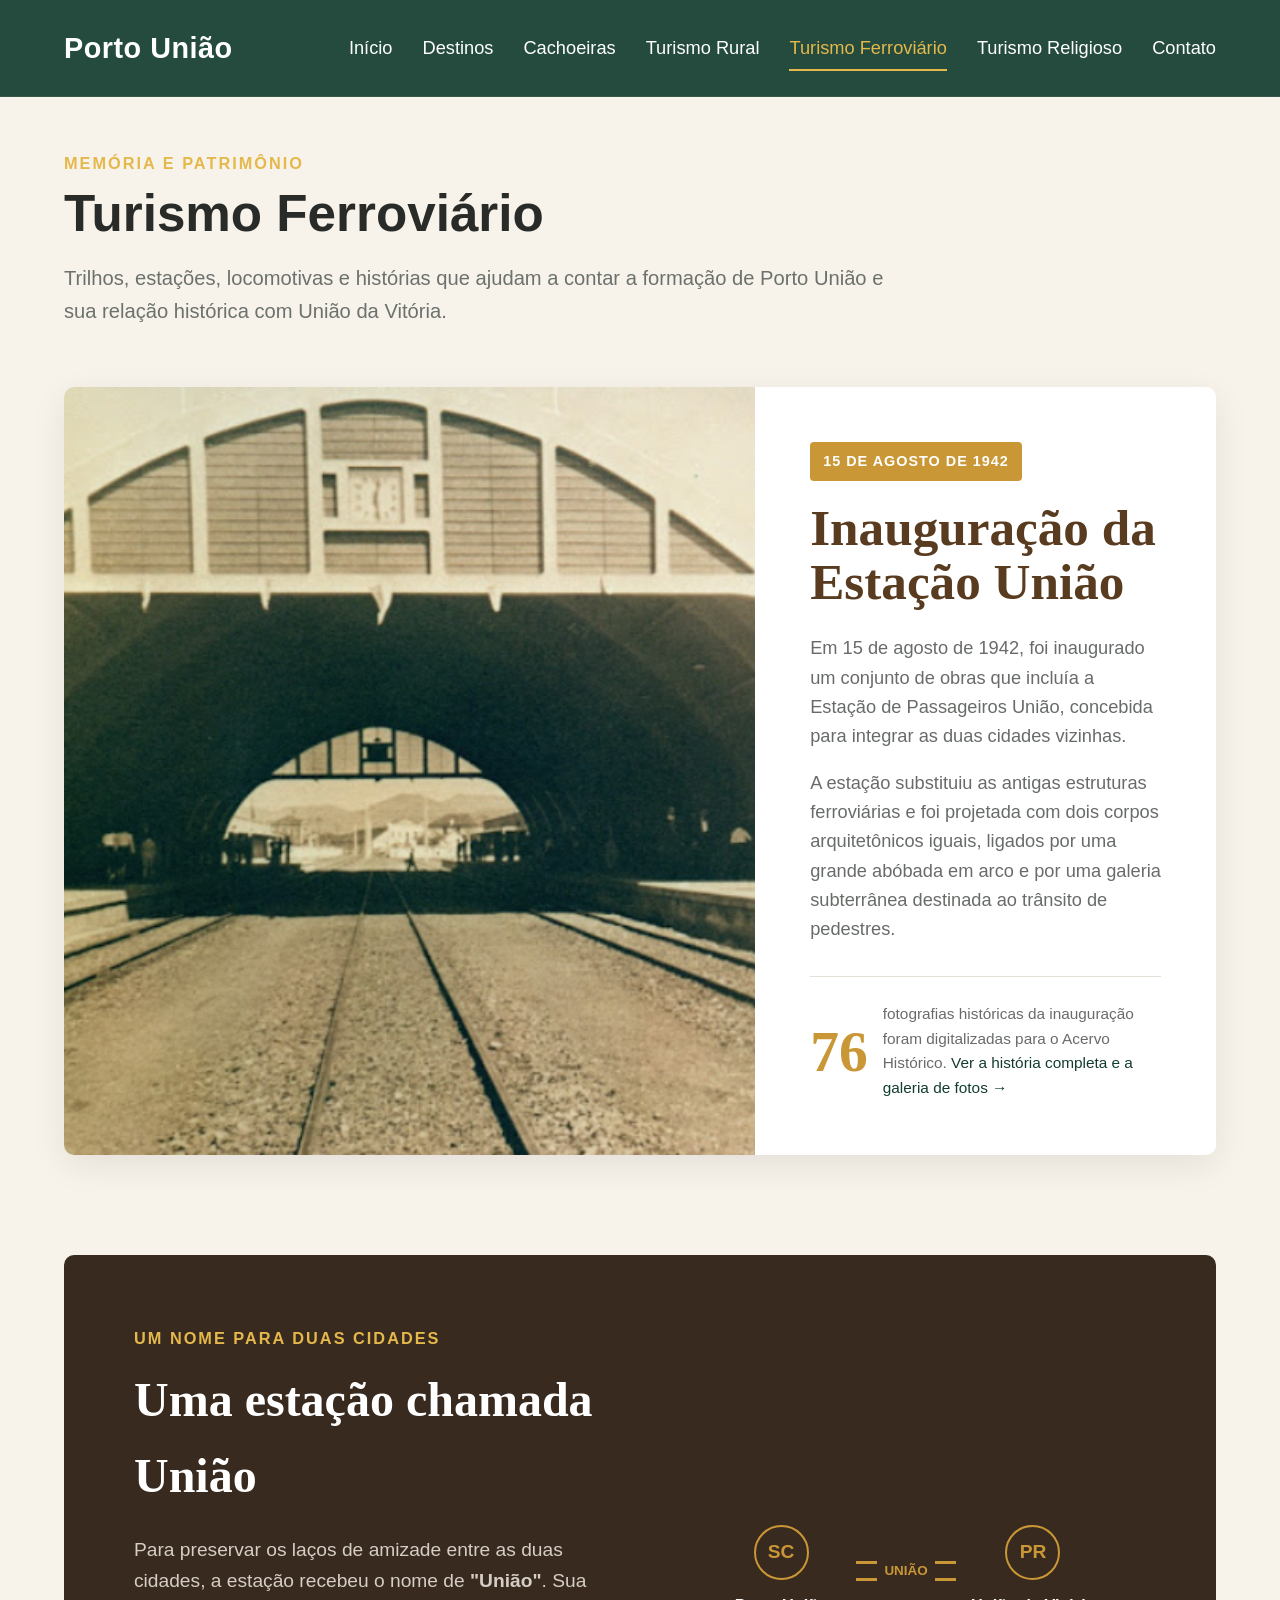
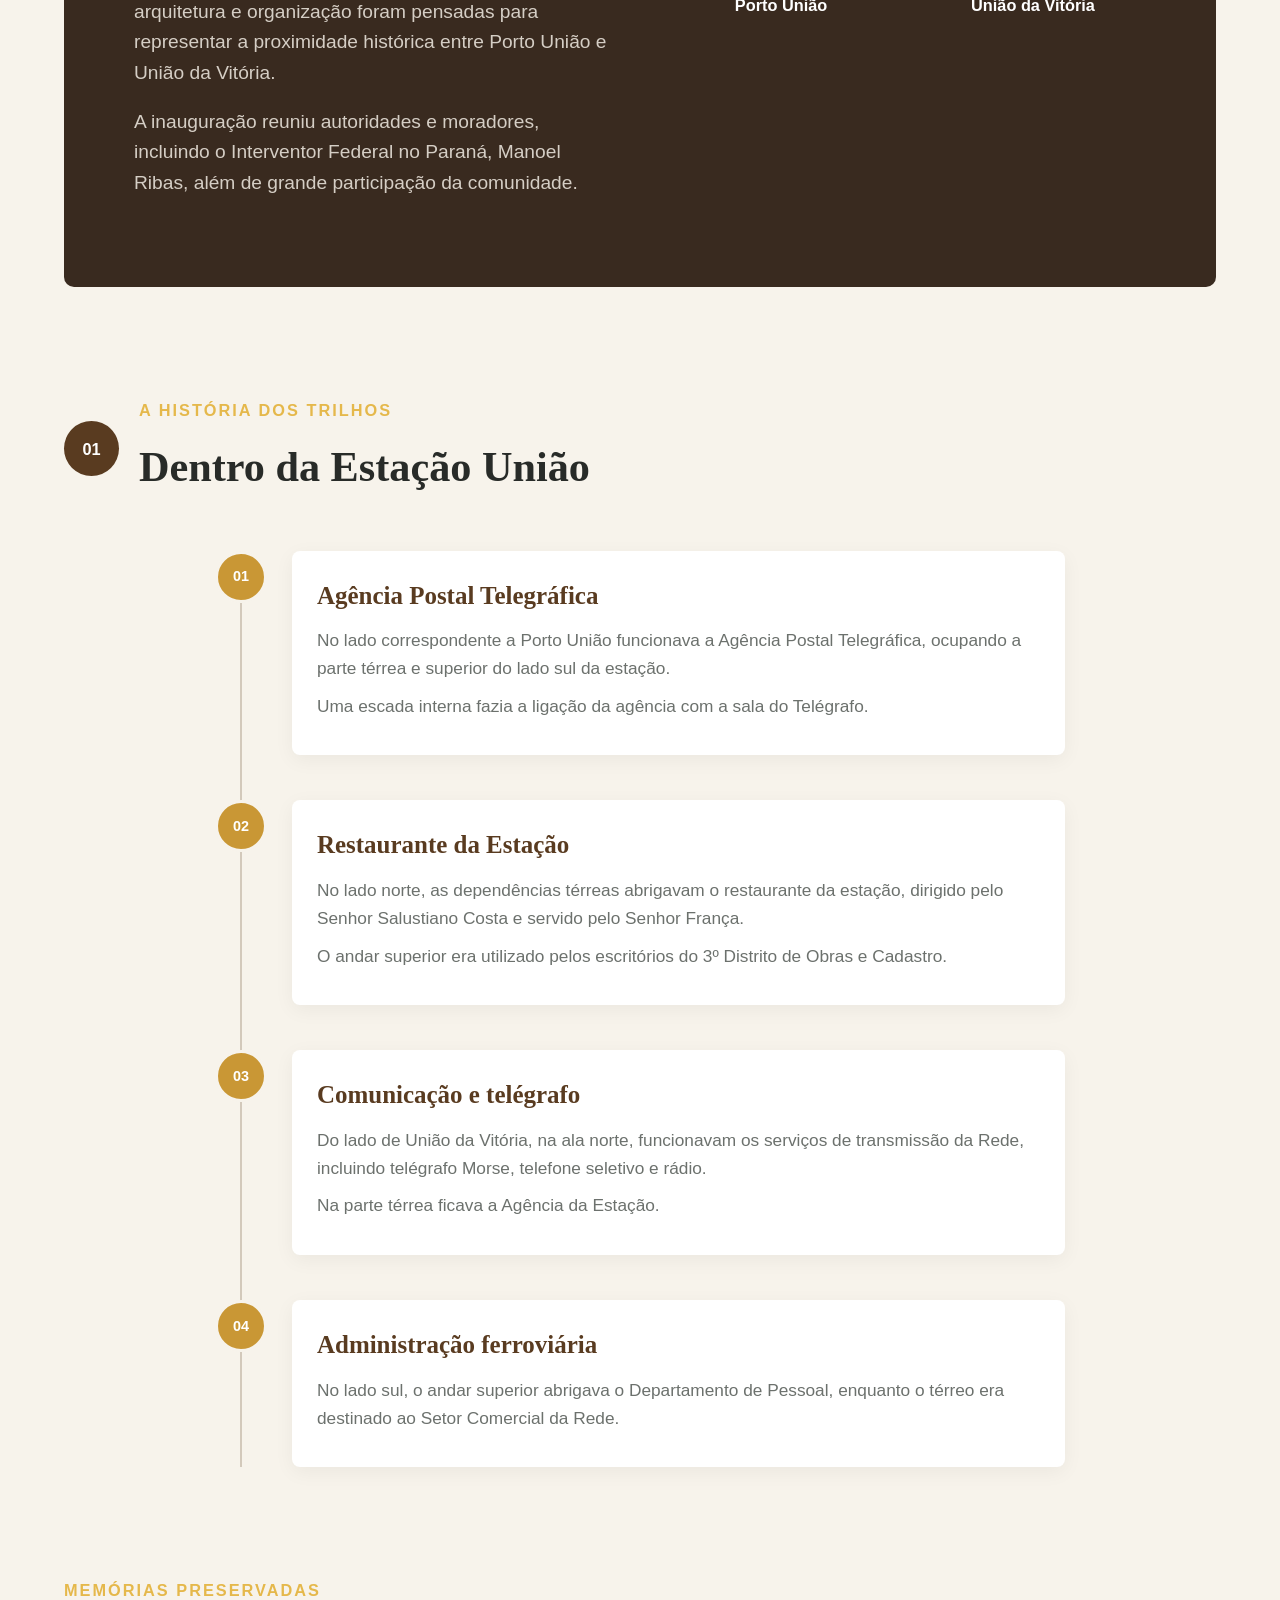
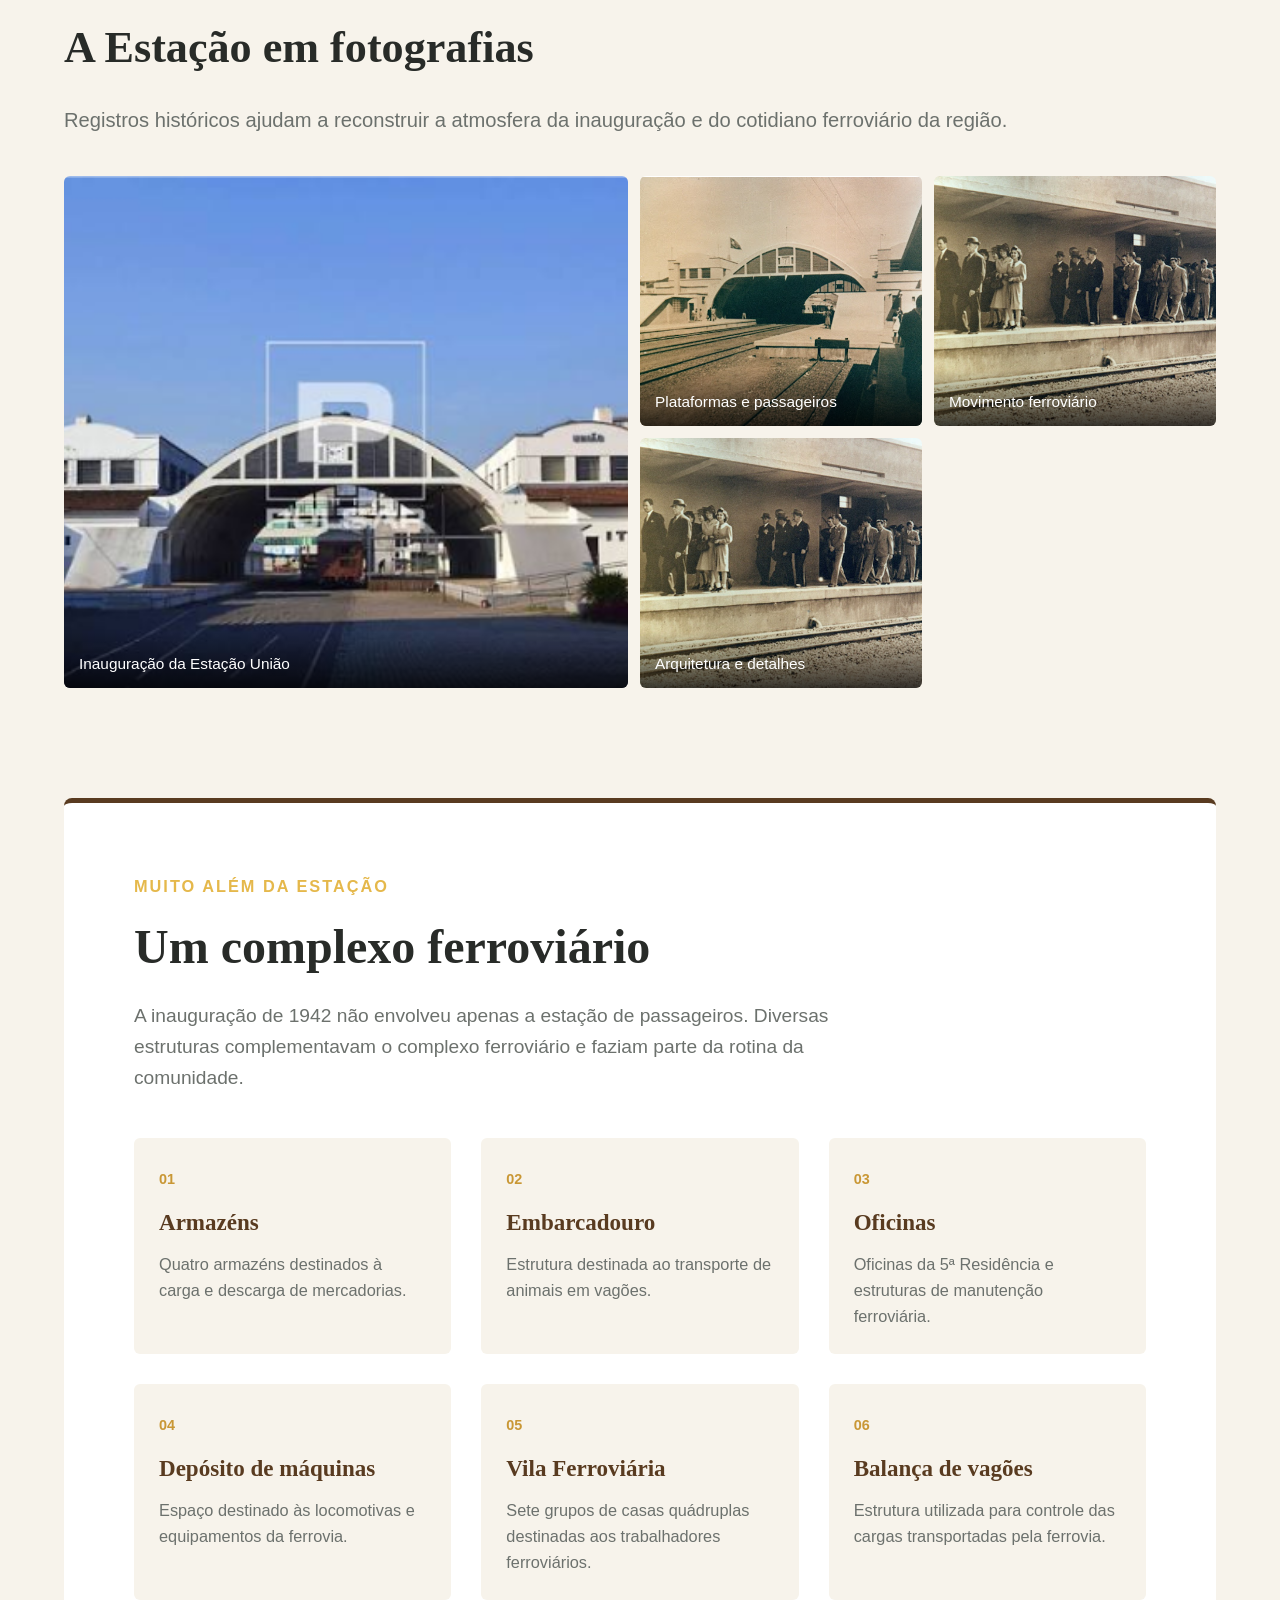
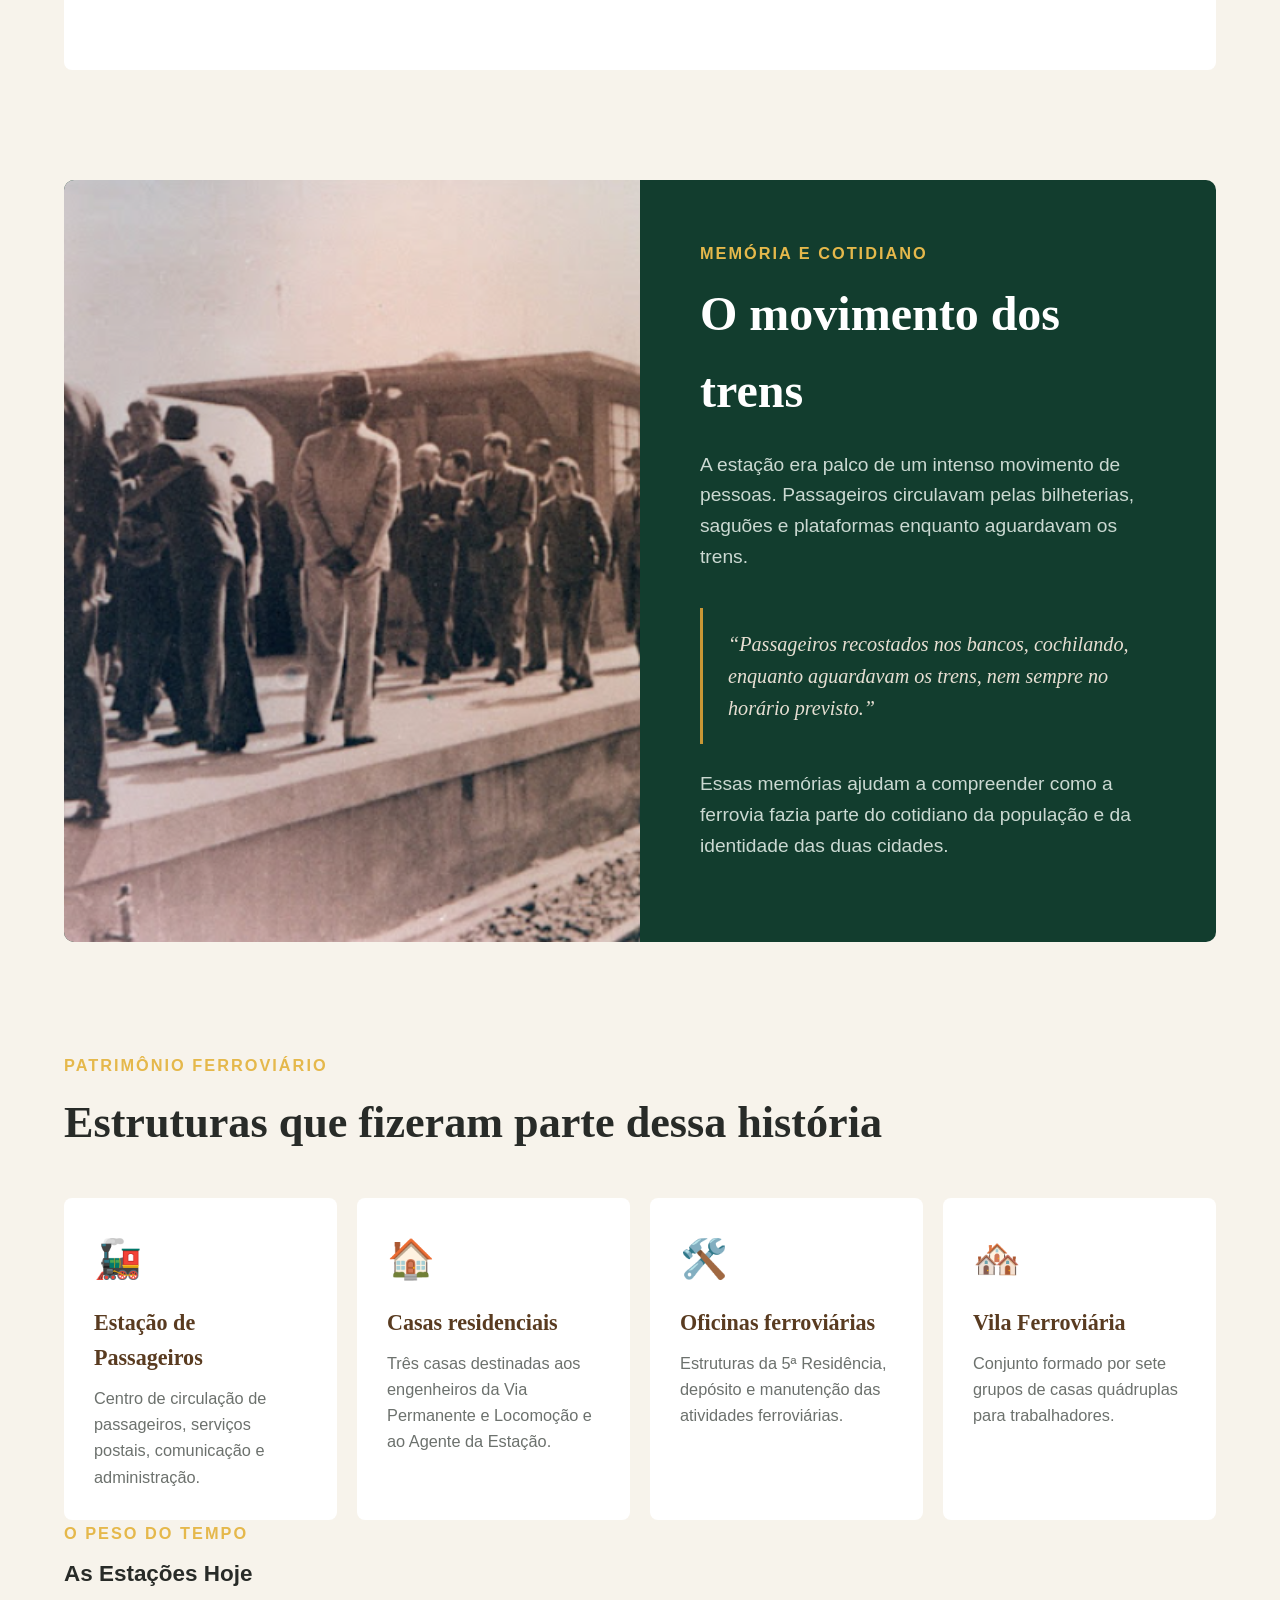
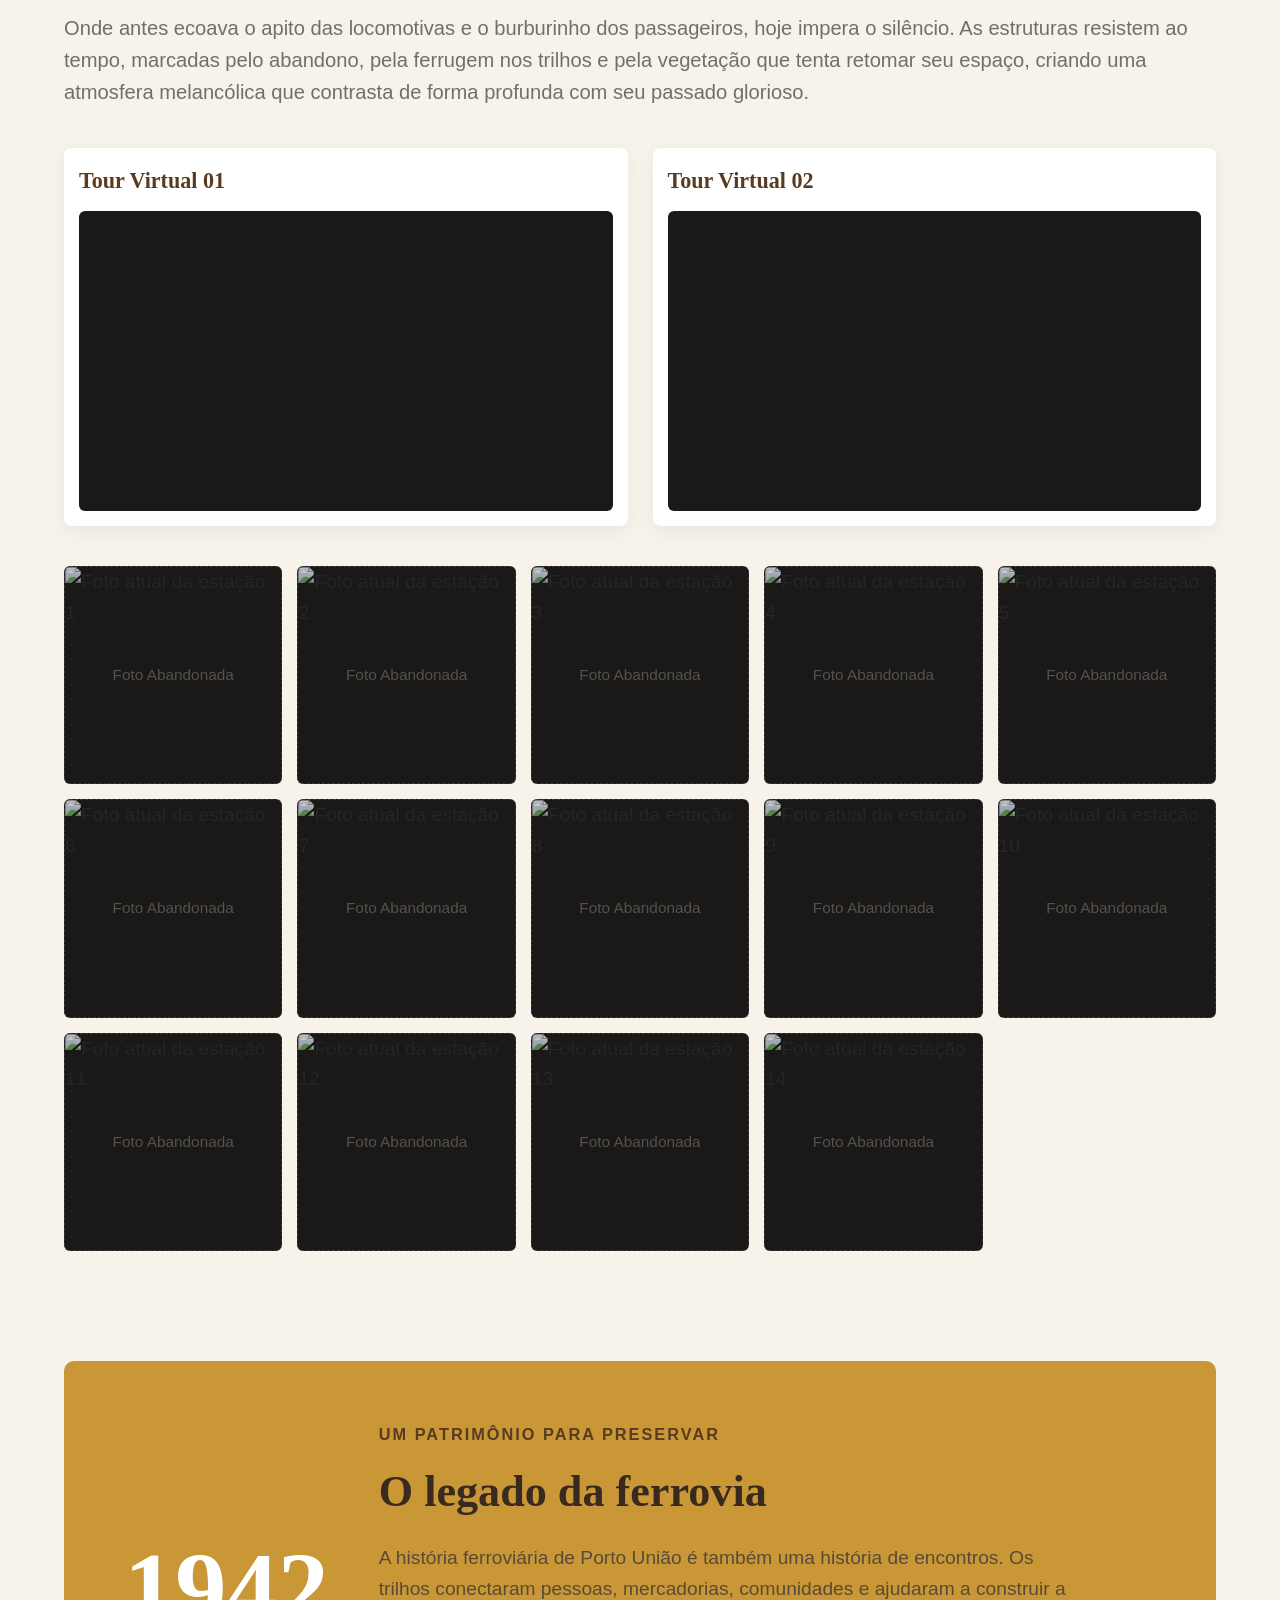
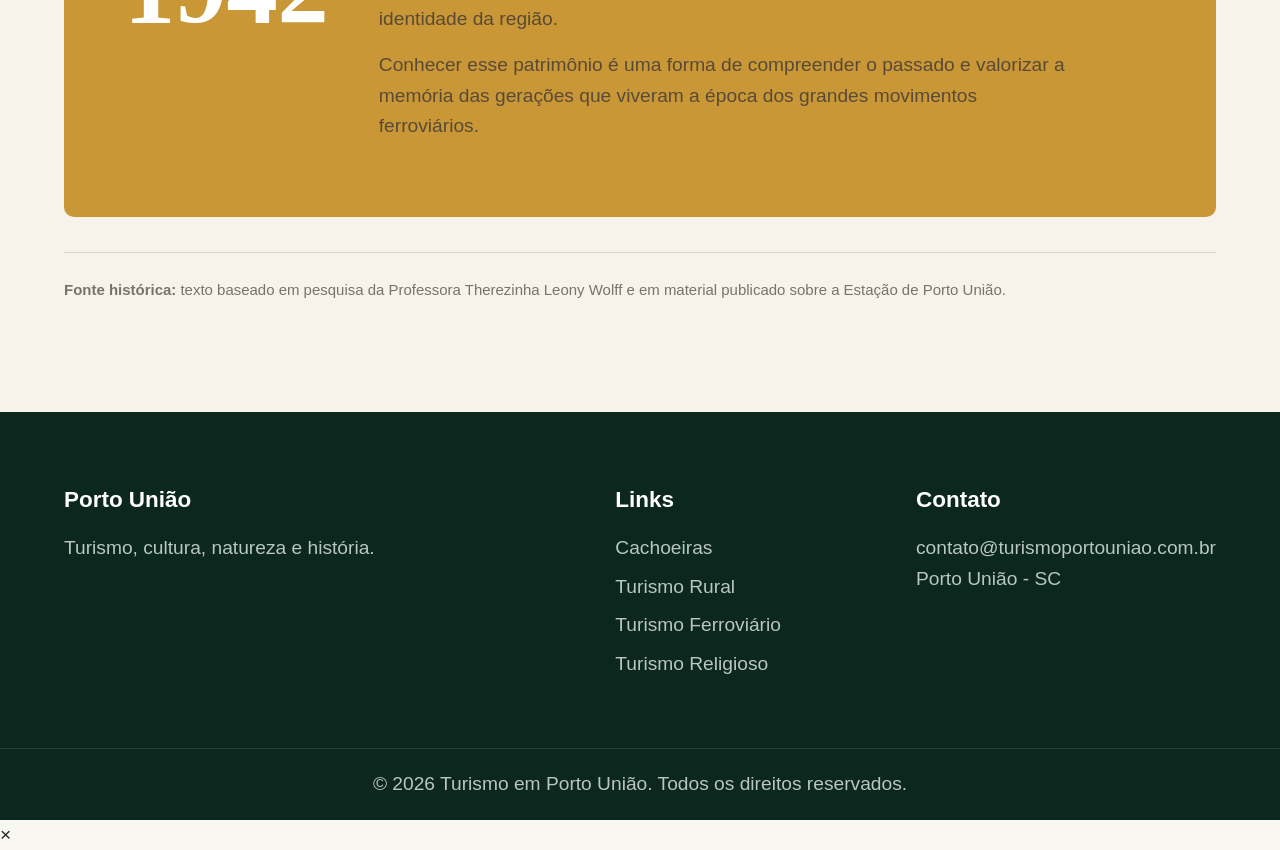
==== commit d2c2e361: "Update ferro.html" ====
--- a/ferro.html
+++ b/ferro.html
@@ -578,7 +578,53 @@
 
         </div>
 
-
+<div class="stations-today">
+            
+            <div class="section-header stations-today-header">
+                <p class="subtitle">O peso do tempo</p>
+                <h3>As Estações Hoje</h3>
+                <p class="section-description">
+                    Onde antes ecoava o apito das locomotivas e o burburinho dos passageiros, hoje impera o silêncio. As estruturas resistem ao tempo, marcadas pelo abandono, pela ferrugem nos trilhos e pela vegetação que tenta retomar seu espaço, criando uma atmosfera melancólica que contrasta de forma profunda com seu passado glorioso.
+                </p>
+            </div>
+
+            <!-- Tour Virtual 3D -->
+            <!-- Tour Virtual 3D -->
+            <div class="virtual-tour-container">
+                <div class="tour-item">
+                    <h4>Tour Virtual 01</h4>
+                    <div class="iframe-wrapper">
+                        <iframe src="https://my.matterport.com/show/?m=wwxU71jSHM5" frameborder="0" allowfullscreen allow="autoplay; fullscreen; web-share; xr-spatial-tracking;"></iframe>
+                    </div>
+                </div>
+
+                <div class="tour-item">
+                    <h4>Tour Virtual 02</h4>
+                    <div class="iframe-wrapper">
+                        <iframe src="https://my.matterport.com/show/?m=fV4Psu4EBVt" frameborder="0" allowfullscreen allow="autoplay; fullscreen; web-share; xr-spatial-tracking;"></iframe>
+                    </div>
+                </div>
+            </div>
+
+            <!-- Galeria de 14 fotos atuais -->
+            <div class="abandoned-gallery">
+                <figure><img src="./assets/fotos/fer/galicia (1).jpeg" alt="Foto atual da estação 1"></figure>
+                <figure><img src="./assets/fotos/fer/galicia (2).jpeg" alt="Foto atual da estação 2"></figure>
+                <figure><img src="./assets/fotos/fer/galicia (3).jpeg" alt="Foto atual da estação 3"></figure>
+                <figure><img src="./assets/fotos/fer/galicia (4).jpeg" alt="Foto atual da estação 4"></figure>
+                <figure><img src="./assets/fotos/fer/galicia (5).jpeg" alt="Foto atual da estação 5"></figure>
+                <figure><img src="./assets/fotos/fer/galicia (6).jpeg" alt="Foto atual da estação 6"></figure>
+                <figure><img src="./assets/fotos/fer/galicia (7).jpeg" alt="Foto atual da estação 7"></figure>
+                <figure><img src="./assets/fotos/fer/galicia (8).jpeg" alt="Foto atual da estação 8"></figure>
+                <figure><img src="./assets/fotos/fer/galicia (9).jpeg" alt="Foto atual da estação 9"></figure>
+                <figure><img src="./assets/fotos/fer/galicia (10).jpeg" alt="Foto atual da estação 10"></figure>
+                <figure><img src="./assets/fotos/fer/galicia (11).jpeg" alt="Foto atual da estação 11"></figure>
+                <figure><img src="./assets/fotos/fer/galicia (12).jpeg" alt="Foto atual da estação 12"></figure>
+                <figure><img src="./assets/fotos/fer/galicia (13).jpeg" alt="Foto atual da estação 13"></figure>
+                <figure><img src="./assets/fotos/fer/galicia (14).jpeg" alt="Foto atual da estação 14"></figure>
+            </div>
+
+        </div>
         <!-- Legado -->
         <div class="railway-legacy">
 
@@ -666,7 +712,39 @@
     </footer>
 
     <script src="script.js" defer></script>
-
+<div id="imageModal" class="modal">
+        <span class="close-modal">&times;</span>
+        <img class="modal-content" id="imgAmpliada">
+    </div>
+    <script>
+        // Pega os elementos do modal
+        const modal = document.getElementById("imageModal");
+        const imgAmpliada = document.getElementById("imgAmpliada");
+        const btnFechar = document.getElementsByClassName("close-modal")[0];
+
+        // Pega todas as fotos das duas galerias (a histórica e a abandonada)
+        const fotos = document.querySelectorAll(".railway-gallery img, .abandoned-gallery img");
+
+        // Adiciona o evento de clique em cada foto
+        fotos.forEach(foto => {
+            foto.onclick = function() {
+                modal.style.display = "flex"; // Mostra o modal
+                imgAmpliada.src = this.src;   // Copia o link da imagem clicada para o modal
+            }
+        });
+
+        // Fecha o modal ao clicar no "X"
+        btnFechar.onclick = function() {
+            modal.style.display = "none";
+        }
+
+        // Fecha o modal ao clicar fora da foto (no fundo escuro)
+        modal.onclick = function(event) {
+            if (event.target !== imgAmpliada) {
+                modal.style.display = "none";
+            }
+        }
+    </script>
 </body>
 <style>
     /* =========================
@@ -1307,6 +1385,99 @@
 }
 
 
+.abandoned-gallery {
+    display: grid;
+    grid-template-columns: repeat(auto-fill, minmax(180px, 1fr));
+    gap: 15px;
+    margin-top: 30px;
+}
+
+.abandoned-gallery figure {
+    position: relative;
+    aspect-ratio: 1 / 1;
+    background: #1a1918;
+    border: 1px dashed #3a3836;
+    border-radius: 6px;
+    overflow: hidden;
+    margin: 0;
+}
+
+.abandoned-gallery figure::after {
+    content: "Foto Abandonada";
+    position: absolute;
+    top: 50%;
+    left: 50%;
+    transform: translate(-50%, -50%);
+    color: #54514e;
+    font-size: 0.8rem;
+    text-align: center;
+    width: 100%;
+}
+
+.abandoned-gallery img {
+    position: relative;
+    z-index: 1; /* Cobre o texto de placeholder quando a imagem é adicionada */
+    width: 100%;
+    height: 100%;
+    object-fit: cover;
+    opacity: 0.75;
+    filter: grayscale(30%); /* Dá um tom melancólico para combinar com o abandono */
+    transition: 0.4s ease;
+}
+
+.abandoned-gallery figure:hover img {
+    opacity: 1;
+    filter: grayscale(0%);
+    transform: scale(1.05);
+}
+/* =========================
+   TOUR VIRTUAL 3D
+========================= */
+.virtual-tour-container {
+    display: grid;
+    grid-template-columns: repeat(2, 1fr);
+    gap: 25px;
+    margin: 40px 0;
+}
+
+.tour-item {
+    background: #ffffff;
+    padding: 15px;
+    border-radius: 8px;
+    box-shadow: 0 5px 20px rgba(0, 0, 0, 0.06);
+}
+
+.tour-item h4 {
+    margin-bottom: 12px;
+    color: #593b20;
+    font-family: Georgia, serif;
+    font-size: 1.15rem;
+}
+
+.iframe-wrapper {
+    position: relative;
+    width: 100%;
+    aspect-ratio: 16 / 9;
+    border-radius: 6px;
+    overflow: hidden;
+    background: #1a1918;
+}
+
+.iframe-wrapper iframe {
+    position: absolute;
+    top: 0;
+    left: 0;
+    width: 100%;
+    height: 100%;
+    border: 0;
+}
+
+@media (max-width: 900px) {
+    .virtual-tour-container {
+        grid-template-columns: 1fr;
+    }
+}
+
 /* =========================
    LEGADO
 ========================= */
@@ -1462,4 +1633,4 @@
     }
 }
 
-</style>+</style>
